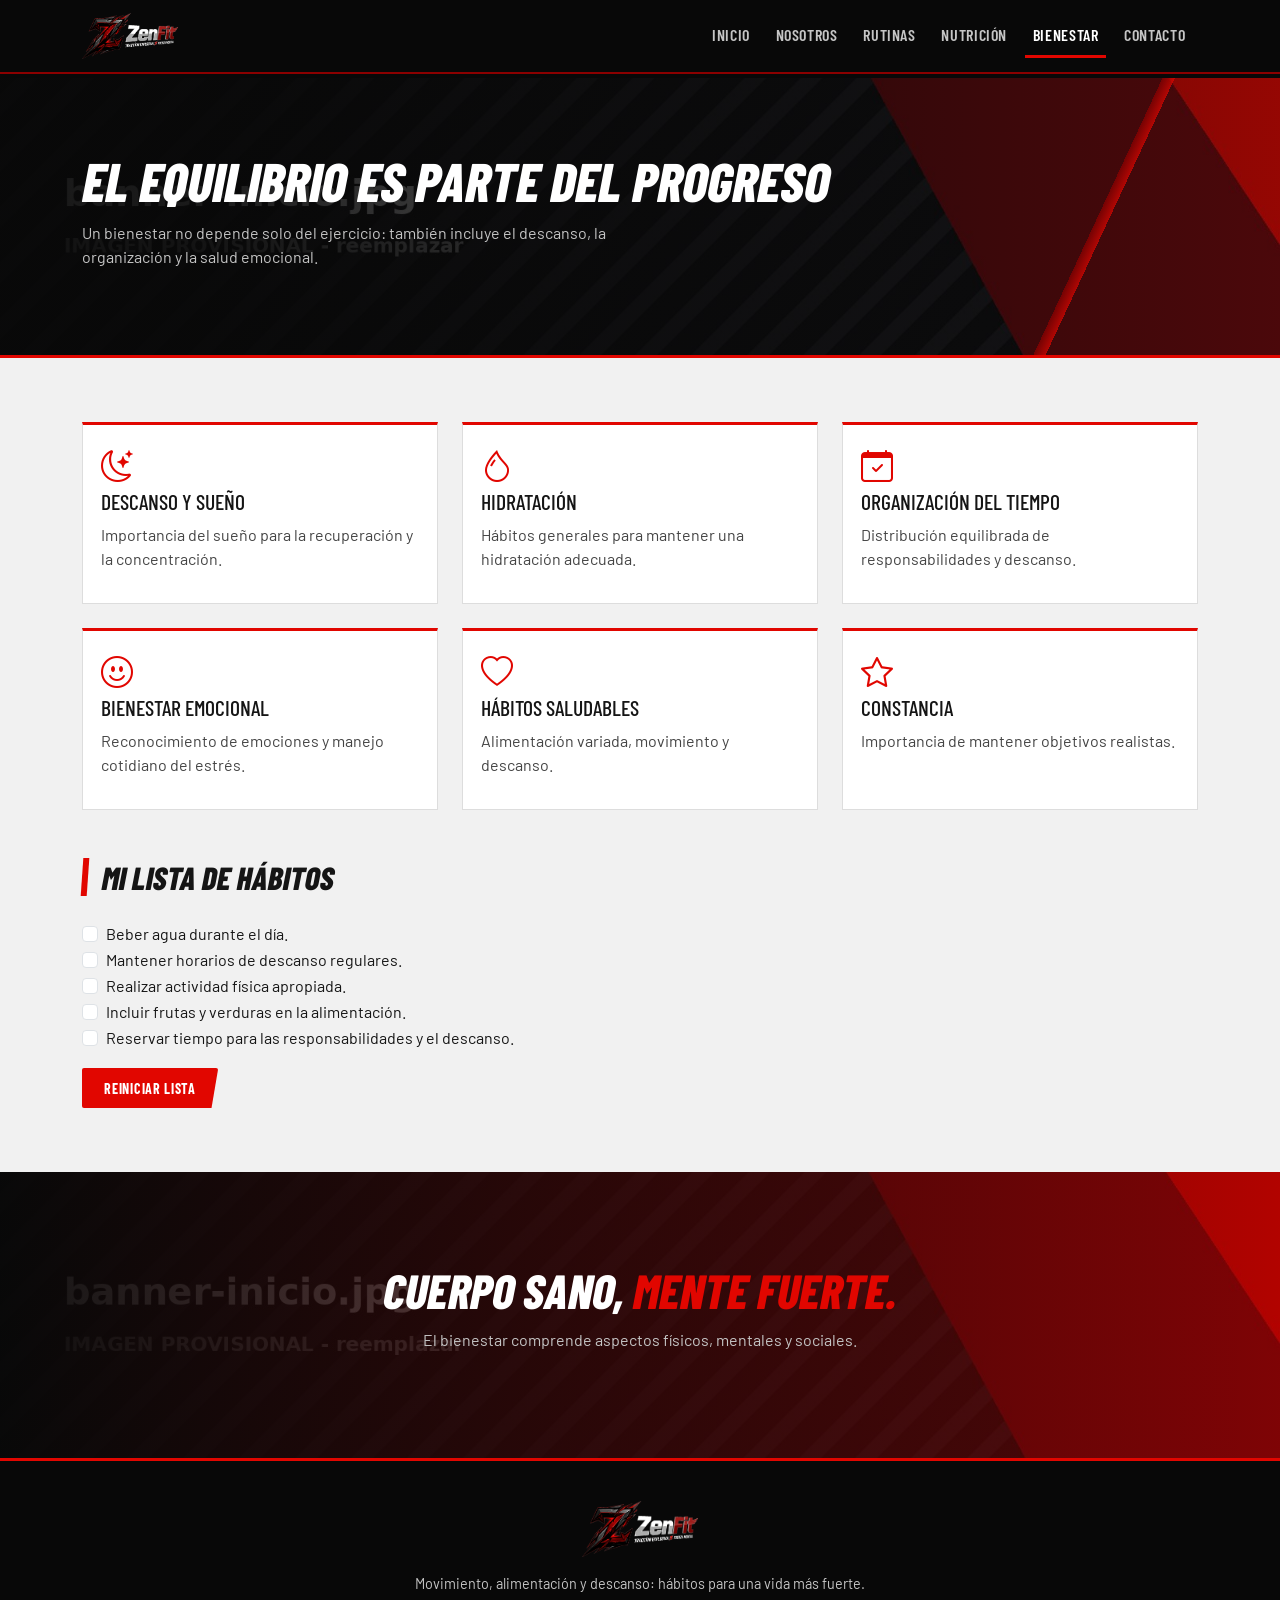
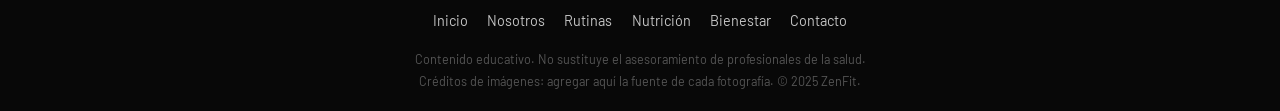
==== paginas/bienestar.html @ 35ac71f1 "Add files via upload" ====
<!DOCTYPE html>
<html lang="es"><head><meta charset="utf-8"><meta name="viewport" content="width=device-width, initial-scale=1">
<title>Bienestar | ZenFit</title>
<link href="https://cdn.jsdelivr.net/npm/bootstrap@5.3.3/dist/css/bootstrap.min.css" rel="stylesheet">
<link href="https://cdn.jsdelivr.net/npm/bootstrap-icons@1.11.3/font/bootstrap-icons.min.css" rel="stylesheet">
<link href="https://fonts.googleapis.com/css2?family=Barlow+Condensed:ital,wght@0,600;0,700;1,800&family=Barlow:wght@400;600&display=swap" rel="stylesheet">
<link href="../css/estilos.css" rel="stylesheet"></head>
<body>
<nav class="navbar navbar-expand-lg fixed-top"><div class="container">
<a class="navbar-brand" href="../index.html"><img src="../img/logo-zenfit.png" alt="ZenFit"></a>
<button class="navbar-toggler" type="button" data-bs-toggle="collapse" data-bs-target="#menu" aria-label="Abrir menú"><span class="navbar-toggler-icon"></span></button>
<div class="collapse navbar-collapse" id="menu"><ul class="navbar-nav ms-auto"><li class="nav-item"><a class="nav-link" href="../index.html">Inicio</a></li><li class="nav-item"><a class="nav-link" href="nosotros.html">Nosotros</a></li><li class="nav-item"><a class="nav-link" href="rutinas.html">Rutinas</a></li><li class="nav-item"><a class="nav-link" href="nutricion.html">Nutrición</a></li><li class="nav-item"><a class="nav-link active" href="bienestar.html">Bienestar</a></li><li class="nav-item"><a class="nav-link" href="contacto.html">Contacto</a></li></ul></div></div></nav>
<header class="banner" style="background-image:url(../img/banner-inicio.jpg)"><div class="container"><h1>El equilibrio es parte del progreso</h1><p>Un bienestar no depende solo del ejercicio: también incluye el descanso, la organización y la salud emocional.</p></div></header>
<section class="sec claro-s"><div class="container"><div class="row g-4"><div class="col-md-6 col-lg-4"><div class="tarjeta"><div class="cuerpo"><i class="bi bi-moon-stars icono"></i><h4>Descanso y sueño</h4><p>Importancia del sueño para la recuperación y la concentración.</p></div></div></div><div class="col-md-6 col-lg-4"><div class="tarjeta"><div class="cuerpo"><i class="bi bi-droplet icono"></i><h4>Hidratación</h4><p>Hábitos generales para mantener una hidratación adecuada.</p></div></div></div><div class="col-md-6 col-lg-4"><div class="tarjeta"><div class="cuerpo"><i class="bi bi-calendar-check icono"></i><h4>Organización del tiempo</h4><p>Distribución equilibrada de responsabilidades y descanso.</p></div></div></div><div class="col-md-6 col-lg-4"><div class="tarjeta"><div class="cuerpo"><i class="bi bi-emoji-smile icono"></i><h4>Bienestar emocional</h4><p>Reconocimiento de emociones y manejo cotidiano del estrés.</p></div></div></div><div class="col-md-6 col-lg-4"><div class="tarjeta"><div class="cuerpo"><i class="bi bi-heart icono"></i><h4>Hábitos saludables</h4><p>Alimentación variada, movimiento y descanso.</p></div></div></div><div class="col-md-6 col-lg-4"><div class="tarjeta"><div class="cuerpo"><i class="bi bi-star icono"></i><h4>Constancia</h4><p>Importancia de mantener objetivos realistas.</p></div></div></div></div>
<h2 class="tit mt-5">Mi lista de hábitos</h2><div class="form-check"><input class="form-check-input habito" type="checkbox" id="h0"><label class="form-check-label" for="h0">Beber agua durante el día.</label></div><div class="form-check"><input class="form-check-input habito" type="checkbox" id="h1"><label class="form-check-label" for="h1">Mantener horarios de descanso regulares.</label></div><div class="form-check"><input class="form-check-input habito" type="checkbox" id="h2"><label class="form-check-label" for="h2">Realizar actividad física apropiada.</label></div><div class="form-check"><input class="form-check-input habito" type="checkbox" id="h3"><label class="form-check-label" for="h3">Incluir frutas y verduras en la alimentación.</label></div><div class="form-check"><input class="form-check-input habito" type="checkbox" id="h4"><label class="form-check-label" for="h4">Reservar tiempo para las responsabilidades y el descanso.</label></div><button id="reiniciar" class="btn btn-zen btn-sm mt-3" type="button">Reiniciar lista</button></div></section>
<section class="destacado text-center"><div class="container"><h2 class="frase">CUERPO SANO, <span class="rojo">MENTE FUERTE.</span></h2><p class="mx-auto" style="max-width:560px">El bienestar comprende aspectos físicos, mentales y sociales.</p></div></section>
<footer><div class="container text-center"><img src="../img/logo-zenfit.png" alt="ZenFit"><p class="mt-3 mb-1">Movimiento, alimentación y descanso: hábitos para una vida más fuerte.</p><div class="my-3"><a href="../index.html">Inicio</a><a href="nosotros.html">Nosotros</a><a href="rutinas.html">Rutinas</a><a href="nutricion.html">Nutrición</a><a href="bienestar.html">Bienestar</a><a href="contacto.html">Contacto</a></div>
<small>Contenido educativo. No sustituye el asesoramiento de profesionales de la salud.<br>Créditos de imágenes: agregar aquí la fuente de cada fotografía. © 2025 ZenFit.</small></div></footer>
<script src="https://cdn.jsdelivr.net/npm/bootstrap@5.3.3/dist/js/bootstrap.bundle.min.js"></script>
<script src="../js/funciones.js"></script></body></html>
---- css/estilos.css ----
:root{--negro:#080808;--carbon:#151515;--gris-c:#222;--metal:#555;--claro:#c5c5c5;--rojo:#e10600;--rojo-o:#8b0000}
body{padding-top:78px;background:var(--negro);color:#fff;font-family:'Barlow',Arial,sans-serif}
h1,h2,h3,h4,.navbar .nav-link,.btn{font-family:'Barlow Condensed','Arial Narrow',Impact,sans-serif;text-transform:uppercase}
h1,h2,h3{font-weight:800;font-style:italic;transform:skewX(-4deg)}
p,li{color:var(--claro)}
.navbar{background:var(--negro);border-bottom:2px solid var(--rojo-o)}
.navbar-brand img{height:46px}
.navbar .nav-link{color:var(--claro);font-weight:600;letter-spacing:.04em;border-bottom:3px solid transparent;margin:0 .3rem;transition:.2s}
.navbar .nav-link:hover{color:#fff;border-color:var(--metal)}
.navbar .nav-link.active{color:#fff;border-color:var(--rojo)}
.navbar-toggler{border-color:var(--metal)}.navbar-toggler-icon{filter:invert(1)}
.btn-zen{background:var(--rojo);color:#fff;border:0;border-radius:2px;font-weight:700;padding:.6rem 1.4rem;letter-spacing:.05em;clip-path:polygon(0 0,100% 0,95% 100%,0 100%);transition:.2s}
.btn-zen:hover{background:var(--rojo-o);color:#fff;transform:translateX(3px)}
.rojo{color:var(--rojo)}
.hero .carousel-item,.banner{background-size:cover;background-position:center;position:relative}
.hero .carousel-item{min-height:520px}
.hero .carousel-item::before,.banner::before{content:"";position:absolute;inset:0;background:linear-gradient(90deg,rgba(8,8,8,.92) 15%,rgba(8,8,8,.35));}
.hero .carousel-item::after,.banner::after{content:"";position:absolute;right:0;top:0;bottom:0;width:22%;background:linear-gradient(115deg,transparent 40%,var(--rojo-o) 40%,var(--rojo) 43%,transparent 43%);opacity:.7}
.hero .contenido{position:relative;z-index:2;padding:110px 0 90px;max-width:620px}
.hero h1{font-size:clamp(2.2rem,6vw,4rem)}
.carousel-indicators [data-bs-target]{background:var(--rojo)}
.banner{padding:70px 0;border-bottom:3px solid var(--rojo)}
.banner .container{position:relative;z-index:2}.banner h1{font-size:clamp(2rem,5vw,3.4rem)}.banner p{max-width:560px}
.sec{padding:64px 0}.oscura{background:var(--carbon)}
.claro-s{background:#f1f1f1;color:#151515}.claro-s p,.claro-s li{color:#444}.claro-s h2,.claro-s h3,.claro-s h4{color:#151515}
.tit{border-left:6px solid var(--rojo);padding-left:14px;margin-bottom:1.6rem}
.tarjeta{background:var(--gris-c);border:1px solid var(--metal);border-top:3px solid var(--rojo);overflow:hidden;height:100%;transition:.25s;display:flex;flex-direction:column}
.tarjeta:hover{transform:translateY(-6px);border-color:var(--rojo);box-shadow:0 10px 24px rgba(225,6,0,.25)}
.tarjeta img{width:100%;height:170px;object-fit:cover}
.tarjeta .cuerpo{padding:1rem 1.1rem;flex:1;display:flex;flex-direction:column;align-items:flex-start}
.tarjeta .cuerpo p{flex:1}.tarjeta h3,.tarjeta h4{font-size:1.35rem}.tarjeta ul{padding-left:1.1rem;margin:0}
.claro-s .tarjeta{background:#fff;border-color:#ddd;border-top-color:var(--rojo)}
.claro-s .tarjeta h3,.claro-s .tarjeta h4{color:#151515}
.icono{font-size:2rem;color:var(--rojo)}
.destacado{background:linear-gradient(90deg,rgba(8,8,8,.95),rgba(139,0,0,.55)),url(../img/banner-inicio.jpg) center/cover;padding:90px 0}
.destacado h2{font-size:clamp(1.8rem,5vw,3rem)}
.nav-tabs{border-color:var(--metal)}.nav-tabs .nav-link{color:var(--claro);font-family:'Barlow Condensed',sans-serif;text-transform:uppercase;font-weight:700;border-radius:0}
.nav-tabs .nav-link.active{background:var(--rojo);color:#fff;border-color:var(--rojo)}
.tab-content{background:var(--gris-c);padding:1.4rem;border:1px solid var(--metal);border-top:0}
.accordion{--bs-accordion-bg:var(--gris-c);--bs-accordion-color:var(--claro);--bs-accordion-border-color:var(--metal);--bs-accordion-btn-bg:var(--gris-c);--bs-accordion-active-bg:var(--rojo-o);--bs-accordion-active-color:#fff;--bs-accordion-btn-color:#fff}
.accordion-button::after{filter:invert(1)}.accordion-button{font-family:'Barlow Condensed',sans-serif;text-transform:uppercase;font-weight:700;font-size:1.2rem}
.table-zen{--bs-table-bg:var(--gris-c);--bs-table-color:var(--claro);--bs-table-border-color:var(--metal)}.table-zen th{background:var(--rojo);color:#fff;text-transform:uppercase}
.form-control,.form-select{background:var(--carbon);border:1px solid var(--metal);color:#fff;border-radius:2px}
.form-control:focus,.form-select:focus{background:var(--carbon);color:#fff;border-color:var(--rojo);box-shadow:0 0 0 .2rem rgba(225,6,0,.25)}
.form-check-input:checked{background-color:var(--rojo);border-color:var(--rojo)}
canvas{width:100%;max-width:520px;background:#0d0d0f;border:1px solid var(--metal);border-top:3px solid var(--rojo)}
.gracias{border:2px solid var(--rojo);background:var(--carbon);padding:1.6rem;text-align:center}.gracias img{height:70px}
.frase{font-size:clamp(1.6rem,4vw,2.6rem)}
footer{background:var(--negro);border-top:3px solid var(--rojo);padding:40px 0 20px;font-size:.9rem}
footer img{height:56px}footer a{color:var(--claro);text-decoration:none;margin:0 .6rem}footer a:hover{color:var(--rojo)}footer small{color:var(--metal)}
@media(max-width:991px){.navbar-collapse{padding:.8rem 0}.hero .contenido{padding:70px 0 60px}.banner::after,.hero .carousel-item::after{display:none}}
@media(prefers-reduced-motion:reduce){*{transition:none!important}}
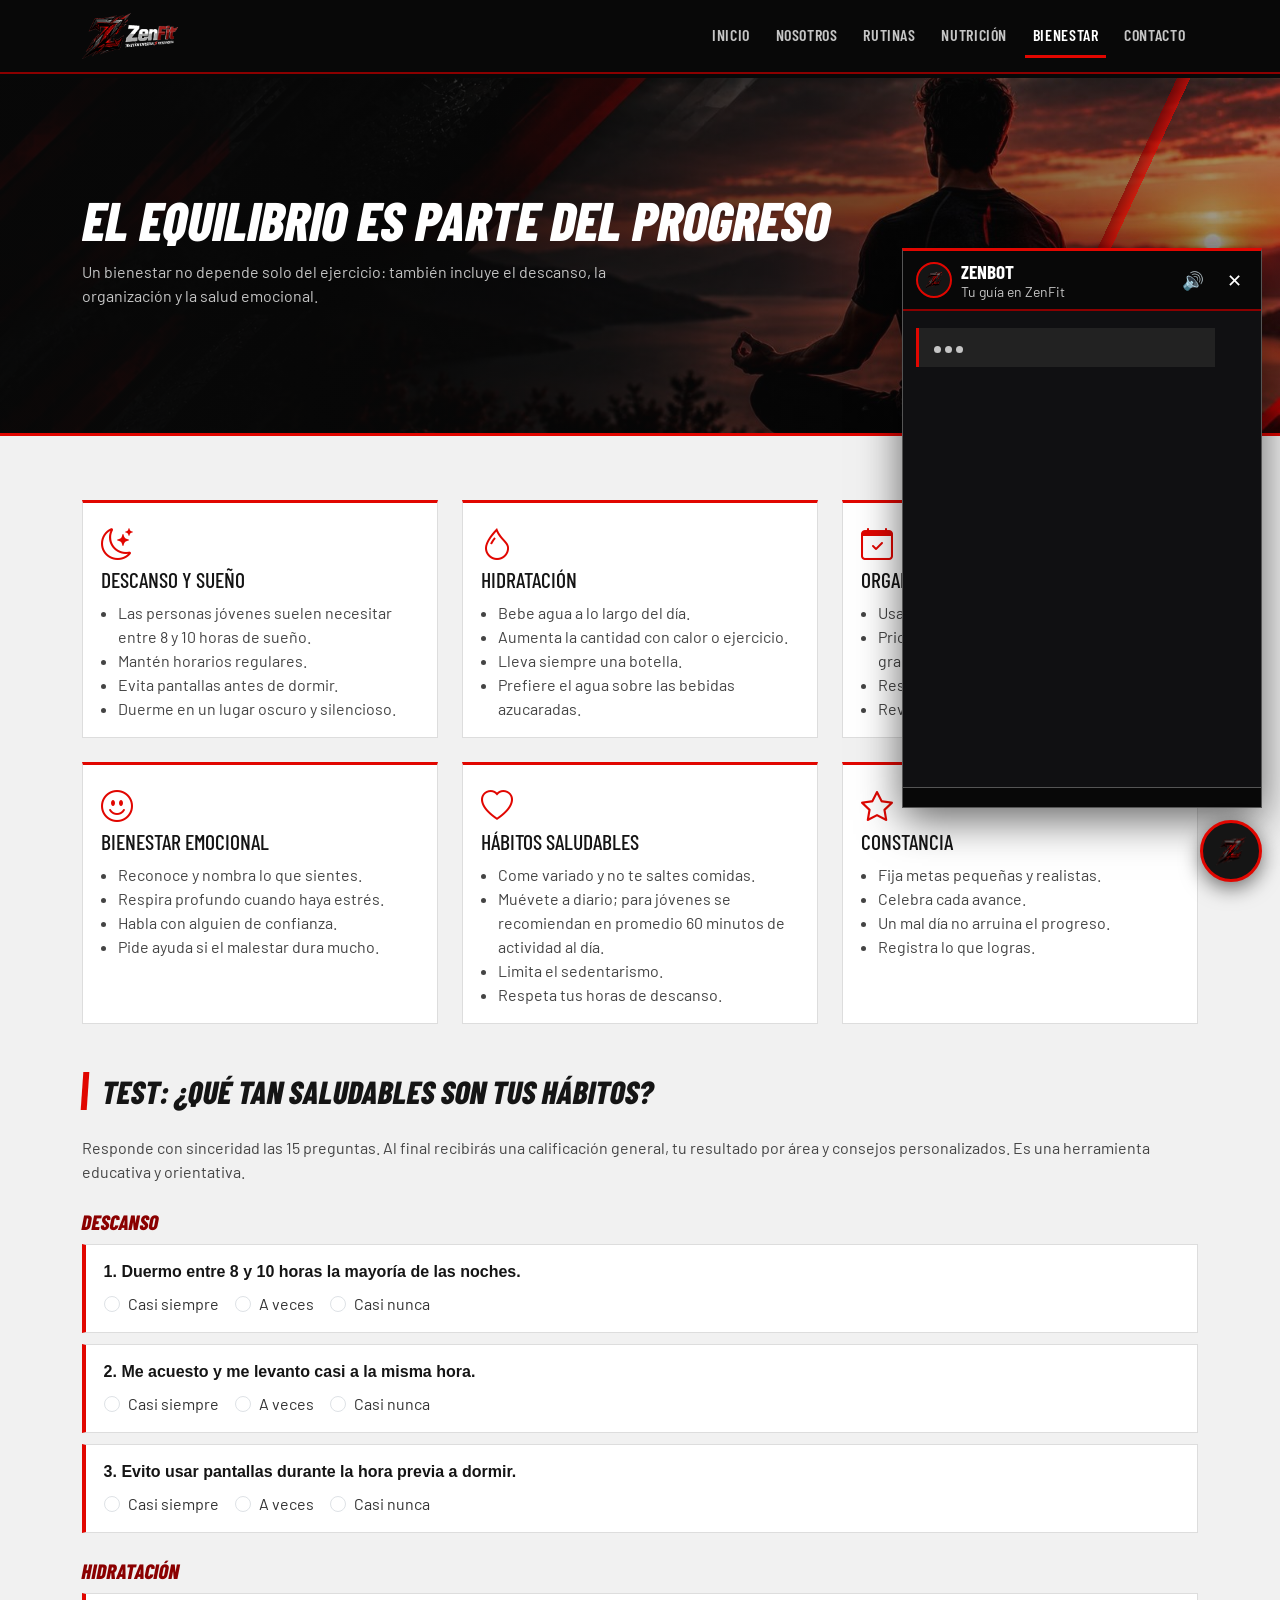
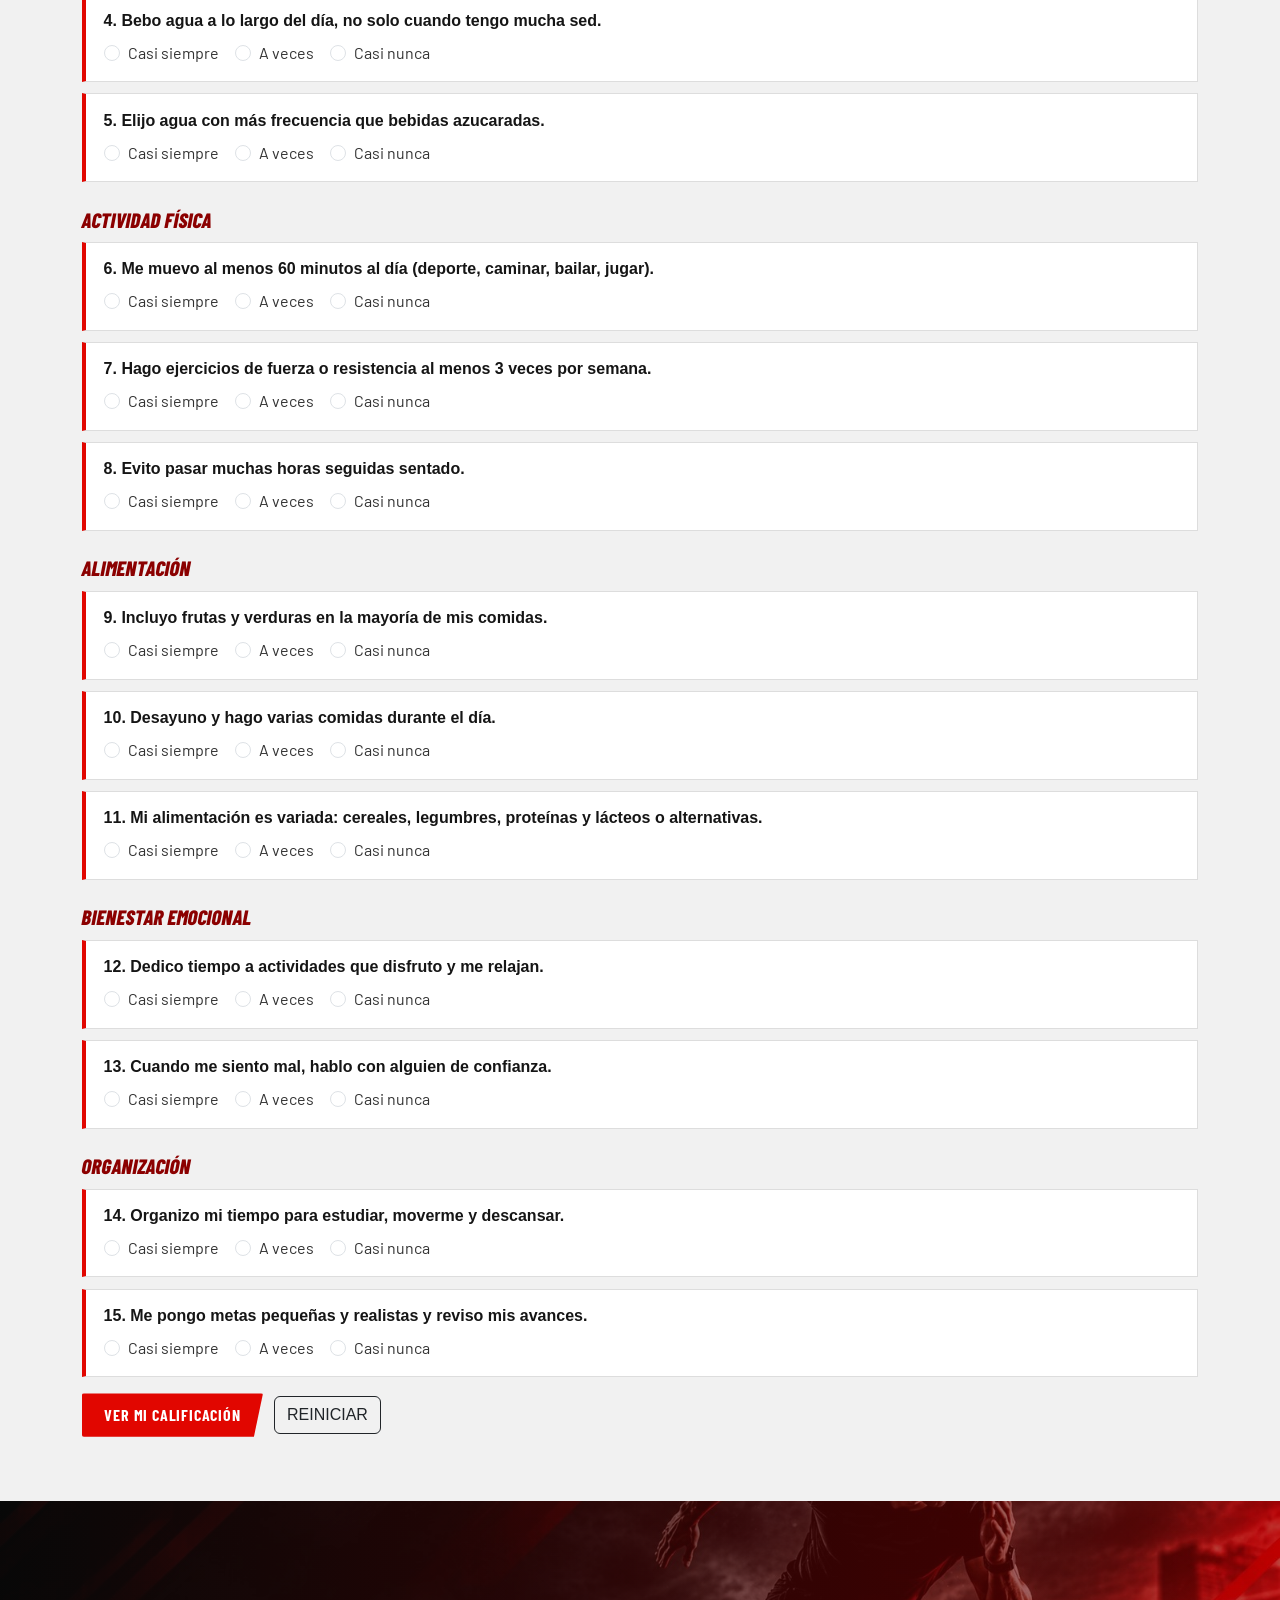
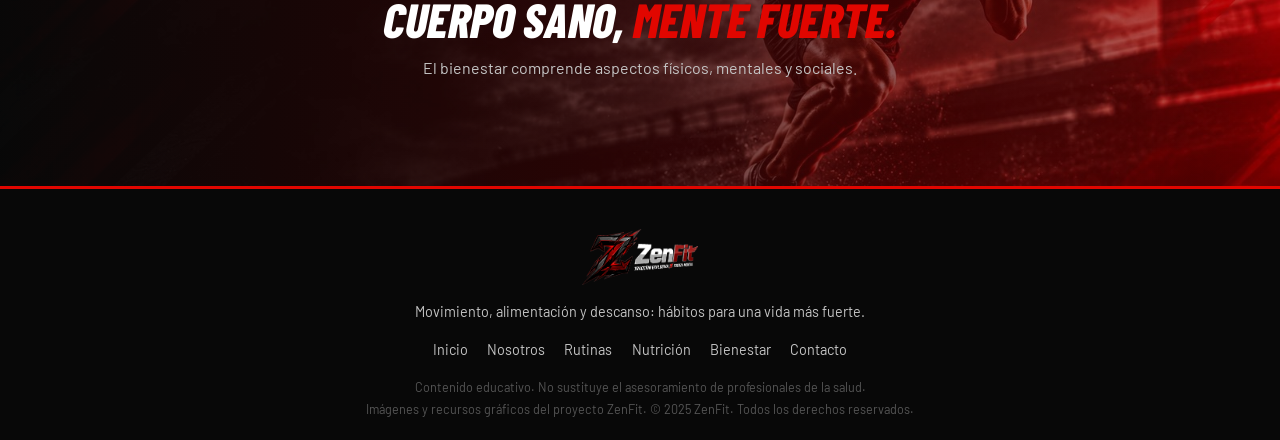
==== commit e5dc9fbc: "Add files via upload" ====
--- a/paginas/bienestar.html
+++ b/paginas/bienestar.html
@@ -10,11 +10,11 @@
 <a class="navbar-brand" href="../index.html"><img src="../img/logo-zenfit.png" alt="ZenFit"></a>
 <button class="navbar-toggler" type="button" data-bs-toggle="collapse" data-bs-target="#menu" aria-label="Abrir menú"><span class="navbar-toggler-icon"></span></button>
 <div class="collapse navbar-collapse" id="menu"><ul class="navbar-nav ms-auto"><li class="nav-item"><a class="nav-link" href="../index.html">Inicio</a></li><li class="nav-item"><a class="nav-link" href="nosotros.html">Nosotros</a></li><li class="nav-item"><a class="nav-link" href="rutinas.html">Rutinas</a></li><li class="nav-item"><a class="nav-link" href="nutricion.html">Nutrición</a></li><li class="nav-item"><a class="nav-link active" href="bienestar.html">Bienestar</a></li><li class="nav-item"><a class="nav-link" href="contacto.html">Contacto</a></li></ul></div></div></nav>
-<header class="banner" style="background-image:url(../img/banner-inicio.jpg)"><div class="container"><h1>El equilibrio es parte del progreso</h1><p>Un bienestar no depende solo del ejercicio: también incluye el descanso, la organización y la salud emocional.</p></div></header>
-<section class="sec claro-s"><div class="container"><div class="row g-4"><div class="col-md-6 col-lg-4"><div class="tarjeta"><div class="cuerpo"><i class="bi bi-moon-stars icono"></i><h4>Descanso y sueño</h4><p>Importancia del sueño para la recuperación y la concentración.</p></div></div></div><div class="col-md-6 col-lg-4"><div class="tarjeta"><div class="cuerpo"><i class="bi bi-droplet icono"></i><h4>Hidratación</h4><p>Hábitos generales para mantener una hidratación adecuada.</p></div></div></div><div class="col-md-6 col-lg-4"><div class="tarjeta"><div class="cuerpo"><i class="bi bi-calendar-check icono"></i><h4>Organización del tiempo</h4><p>Distribución equilibrada de responsabilidades y descanso.</p></div></div></div><div class="col-md-6 col-lg-4"><div class="tarjeta"><div class="cuerpo"><i class="bi bi-emoji-smile icono"></i><h4>Bienestar emocional</h4><p>Reconocimiento de emociones y manejo cotidiano del estrés.</p></div></div></div><div class="col-md-6 col-lg-4"><div class="tarjeta"><div class="cuerpo"><i class="bi bi-heart icono"></i><h4>Hábitos saludables</h4><p>Alimentación variada, movimiento y descanso.</p></div></div></div><div class="col-md-6 col-lg-4"><div class="tarjeta"><div class="cuerpo"><i class="bi bi-star icono"></i><h4>Constancia</h4><p>Importancia de mantener objetivos realistas.</p></div></div></div></div>
-<h2 class="tit mt-5">Mi lista de hábitos</h2><div class="form-check"><input class="form-check-input habito" type="checkbox" id="h0"><label class="form-check-label" for="h0">Beber agua durante el día.</label></div><div class="form-check"><input class="form-check-input habito" type="checkbox" id="h1"><label class="form-check-label" for="h1">Mantener horarios de descanso regulares.</label></div><div class="form-check"><input class="form-check-input habito" type="checkbox" id="h2"><label class="form-check-label" for="h2">Realizar actividad física apropiada.</label></div><div class="form-check"><input class="form-check-input habito" type="checkbox" id="h3"><label class="form-check-label" for="h3">Incluir frutas y verduras en la alimentación.</label></div><div class="form-check"><input class="form-check-input habito" type="checkbox" id="h4"><label class="form-check-label" for="h4">Reservar tiempo para las responsabilidades y el descanso.</label></div><button id="reiniciar" class="btn btn-zen btn-sm mt-3" type="button">Reiniciar lista</button></div></section>
+<header class="banner" style="background-image:url(../img/bienestar/descanso.jpg);background-position:75% 35%"><div class="container"><h1>El equilibrio es parte del progreso</h1><p>Un bienestar no depende solo del ejercicio: también incluye el descanso, la organización y la salud emocional.</p></div></header>
+<section class="sec claro-s"><div class="container"><div class="row g-4"><div class="col-md-6 col-lg-4"><div class="tarjeta"><div class="cuerpo"><i class="bi bi-moon-stars icono"></i><h4>Descanso y sueño</h4><ul class="mb-0"><li>Las personas jóvenes suelen necesitar entre 8 y 10 horas de sueño.</li><li>Mantén horarios regulares.</li><li>Evita pantallas antes de dormir.</li><li>Duerme en un lugar oscuro y silencioso.</li></ul></div></div></div><div class="col-md-6 col-lg-4"><div class="tarjeta"><div class="cuerpo"><i class="bi bi-droplet icono"></i><h4>Hidratación</h4><ul class="mb-0"><li>Bebe agua a lo largo del día.</li><li>Aumenta la cantidad con calor o ejercicio.</li><li>Lleva siempre una botella.</li><li>Prefiere el agua sobre las bebidas azucaradas.</li></ul></div></div></div><div class="col-md-6 col-lg-4"><div class="tarjeta"><div class="cuerpo"><i class="bi bi-calendar-check icono"></i><h4>Organización del tiempo</h4><ul class="mb-0"><li>Usa una agenda semanal.</li><li>Prioriza lo importante y divide las tareas grandes.</li><li>Reserva tiempo para descansar y moverte.</li><li>Revisa tu plan cada domingo.</li></ul></div></div></div><div class="col-md-6 col-lg-4"><div class="tarjeta"><div class="cuerpo"><i class="bi bi-emoji-smile icono"></i><h4>Bienestar emocional</h4><ul class="mb-0"><li>Reconoce y nombra lo que sientes.</li><li>Respira profundo cuando haya estrés.</li><li>Habla con alguien de confianza.</li><li>Pide ayuda si el malestar dura mucho.</li></ul></div></div></div><div class="col-md-6 col-lg-4"><div class="tarjeta"><div class="cuerpo"><i class="bi bi-heart icono"></i><h4>Hábitos saludables</h4><ul class="mb-0"><li>Come variado y no te saltes comidas.</li><li>Muévete a diario; para jóvenes se recomiendan en promedio 60 minutos de actividad al día.</li><li>Limita el sedentarismo.</li><li>Respeta tus horas de descanso.</li></ul></div></div></div><div class="col-md-6 col-lg-4"><div class="tarjeta"><div class="cuerpo"><i class="bi bi-star icono"></i><h4>Constancia</h4><ul class="mb-0"><li>Fija metas pequeñas y realistas.</li><li>Celebra cada avance.</li><li>Un mal día no arruina el progreso.</li><li>Registra lo que logras.</li></ul></div></div></div></div><h2 class="tit mt-5">Test: ¿qué tan saludables son tus hábitos?</h2><p>Responde con sinceridad las 15 preguntas. Al final recibirás una calificación general, tu resultado por área y consejos personalizados. Es una herramienta educativa y orientativa.</p><div id="test" class="test"></div></div></section>
 <section class="destacado text-center"><div class="container"><h2 class="frase">CUERPO SANO, <span class="rojo">MENTE FUERTE.</span></h2><p class="mx-auto" style="max-width:560px">El bienestar comprende aspectos físicos, mentales y sociales.</p></div></section>
 <footer><div class="container text-center"><img src="../img/logo-zenfit.png" alt="ZenFit"><p class="mt-3 mb-1">Movimiento, alimentación y descanso: hábitos para una vida más fuerte.</p><div class="my-3"><a href="../index.html">Inicio</a><a href="nosotros.html">Nosotros</a><a href="rutinas.html">Rutinas</a><a href="nutricion.html">Nutrición</a><a href="bienestar.html">Bienestar</a><a href="contacto.html">Contacto</a></div>
-<small>Contenido educativo. No sustituye el asesoramiento de profesionales de la salud.<br>Créditos de imágenes: agregar aquí la fuente de cada fotografía. © 2025 ZenFit.</small></div></footer>
+<small>Contenido educativo. No sustituye el asesoramiento de profesionales de la salud.<br>Imágenes y recursos gráficos del proyecto ZenFit. © 2025 ZenFit. Todos los derechos reservados.</small></div></footer>
 <script src="https://cdn.jsdelivr.net/npm/bootstrap@5.3.3/dist/js/bootstrap.bundle.min.js"></script>
-<script src="../js/funciones.js"></script></body></html>+<script src="../js/funciones.js"></script>
+<script src="../js/zenbot.js"></script></body></html>
--- a/css/estilos.css
+++ b/css/estilos.css
@@ -32,7 +32,7 @@
 .claro-s .tarjeta{background:#fff;border-color:#ddd;border-top-color:var(--rojo)}
 .claro-s .tarjeta h3,.claro-s .tarjeta h4{color:#151515}
 .icono{font-size:2rem;color:var(--rojo)}
-.destacado{background:linear-gradient(90deg,rgba(8,8,8,.95),rgba(139,0,0,.55)),url(../img/banner-inicio.jpg) center/cover;padding:90px 0}
+.destacado{background:linear-gradient(90deg,rgba(8,8,8,.95),rgba(139,0,0,.55)),url(../img/banner-inicio.jpg) 75% center/cover;padding:90px 0}
 .destacado h2{font-size:clamp(1.8rem,5vw,3rem)}
 .nav-tabs{border-color:var(--metal)}.nav-tabs .nav-link{color:var(--claro);font-family:'Barlow Condensed',sans-serif;text-transform:uppercase;font-weight:700;border-radius:0}
 .nav-tabs .nav-link.active{background:var(--rojo);color:#fff;border-color:var(--rojo)}
@@ -50,3 +50,56 @@
 footer img{height:56px}footer a{color:var(--claro);text-decoration:none;margin:0 .6rem}footer a:hover{color:var(--rojo)}footer small{color:var(--metal)}
 @media(max-width:991px){.navbar-collapse{padding:.8rem 0}.hero .contenido{padding:70px 0 60px}.banner::after,.hero .carousel-item::after{display:none}}
 @media(prefers-reduced-motion:reduce){*{transition:none!important}}
+
+/* Imágenes encuadradas */
+.tarjeta img{height:auto;aspect-ratio:3/2}.tarjeta img.pos-der{object-position:88% center}
+.banner{min-height:clamp(300px,28vw,400px);display:flex;align-items:center}.banner>.container{width:100%}
+.hero .carousel-item{background-position:72% center}
+@media(max-width:767px){.hero .carousel-item::before,.banner::before{background:rgba(8,8,8,.62)}}
+/* Carrusel fluido */
+.hero .carousel-item{transition-duration:1.4s;transition-timing-function:ease-in-out}
+.carousel-fade .active.carousel-item-start,.carousel-fade .active.carousel-item-end{transition:opacity 0s 1.4s}
+.hero .carousel-item .contenido{opacity:0;transform:translateX(-40px);transition:opacity .9s ease .5s,transform .9s ease .5s}
+.hero .carousel-item.active .contenido{opacity:1;transform:none}
+/* Avisos y test */
+.aviso{border-left:5px solid var(--rojo);background:#fff;padding:1rem 1.2rem}
+.claro-s .aviso{color:#333}.sec:not(.claro-s) .aviso{background:var(--gris-c)}
+.test h3{font-size:1.3rem;margin:1.6rem 0 .6rem;color:var(--rojo-o)}
+.pregunta{background:#fff;border:1px solid #ddd;border-left:4px solid var(--rojo);padding:.9rem 1.1rem;margin-bottom:.7rem}
+.pregunta.falta{background:#fff1f1;border-color:var(--rojo)}
+.pregunta p{margin-bottom:.5rem;color:#151515;font-weight:600}
+.test .form-check-label{color:#333}
+.resultado{background:var(--carbon);border:2px solid var(--rojo);padding:1.6rem;margin-top:1.5rem}
+.resultado h3{color:#fff;margin:0 0 .4rem}.resultado p,.resultado li{color:var(--claro)}
+.puntaje{font-family:'Barlow Condensed',sans-serif;font-size:4.5rem;font-weight:800;font-style:italic;color:var(--rojo);line-height:1}
+.progress{background:#333;height:10px;border-radius:0}.progress-bar{background:var(--rojo)}
+
+/* ===== Zenbot ===== */
+#zb-btn{position:fixed;right:18px;bottom:calc(18px + env(safe-area-inset-bottom,0px));width:62px;height:62px;border-radius:50%;background:var(--carbon);border:3px solid var(--rojo);z-index:1100;display:grid;place-items:center;cursor:pointer;padding:0;box-shadow:0 6px 20px rgba(0,0,0,.55);animation:zbp 2.6s infinite}
+#zb-btn img{width:68%;pointer-events:none}
+#zb-btn .zb-punto{position:absolute;top:0;right:0;width:15px;height:15px;background:var(--rojo);border:2px solid #fff;border-radius:50%}
+@keyframes zbp{0%{box-shadow:0 0 0 0 rgba(225,6,0,.6)}70%{box-shadow:0 0 0 16px rgba(225,6,0,0)}100%{box-shadow:0 0 0 0 rgba(225,6,0,0)}}
+#zb{position:fixed;right:18px;bottom:calc(92px + env(safe-area-inset-bottom,0px));width:360px;max-width:calc(100vw - 24px);height:min(560px,calc(100vh - 130px));background:#101012;border:1px solid var(--metal);border-top:3px solid var(--rojo);z-index:1100;display:none;flex-direction:column;box-shadow:0 12px 40px rgba(0,0,0,.6)}
+#zb.abierto{display:flex;animation:zbin .25s ease-out}
+@keyframes zbin{from{opacity:0;transform:translateY(14px)}to{opacity:1;transform:none}}
+.zb-h{display:flex;align-items:center;gap:.6rem;padding:.6rem .8rem;background:var(--negro);border-bottom:2px solid var(--rojo-o)}
+.zb-h>img{width:36px;height:36px;border-radius:50%;background:var(--carbon);border:2px solid var(--rojo);padding:4px}
+.zb-h>div{flex:1;line-height:1.1}.zb-h strong{display:block;font-family:'Barlow Condensed',sans-serif;text-transform:uppercase;font-size:1.2rem}.zb-h small{color:var(--claro)}
+.zb-i{background:none;border:0;color:#fff;font-size:1.1rem;cursor:pointer;padding:.2rem .4rem}.zb-i:hover{color:var(--rojo)}
+.zb-msgs{flex:1;overflow-y:auto;padding:.7rem .8rem}
+.zb-m{max-width:90%;padding:.55rem .8rem;margin:.4rem 0;font-size:.92rem;line-height:1.4}
+.zb-m p{margin:0;color:inherit}
+.zb-b{background:var(--gris-c);color:#eee;border-left:3px solid var(--rojo)}
+.zb-u{background:var(--rojo);color:#fff;margin-left:auto;width:fit-content}
+.zb-a{display:flex;flex-wrap:wrap;gap:.4rem;margin-top:.6rem}
+.zb-ir,.zb-so{background:var(--rojo);color:#fff!important;border:0;padding:.25rem .65rem;font-size:.8rem;text-decoration:none;cursor:pointer;font-weight:600}
+.zb-so{background:transparent;border:1px solid var(--metal)}.zb-ir:hover{background:var(--rojo-o)}.zb-so:hover{border-color:var(--rojo)}
+.zb-t i{display:inline-block;width:7px;height:7px;margin:0 2px;background:var(--claro);border-radius:50%;animation:zbd 1s infinite}
+.zb-t i:nth-child(2){animation-delay:.2s}.zb-t i:nth-child(3){animation-delay:.4s}
+@keyframes zbd{0%,80%,100%{opacity:.25}40%{opacity:1}}
+.zb-ops{max-height:38%;overflow-y:auto;padding:.5rem .8rem .7rem;border-top:1px solid var(--metal);background:var(--negro)}
+.zb-chip{display:block;width:100%;text-align:left;background:transparent;border:1px solid var(--metal);color:#ddd;padding:.4rem .7rem;margin:.25rem 0;font-size:.86rem;cursor:pointer}
+.zb-chip:hover,.zb-chip:focus-visible{border-color:var(--rojo);color:#fff;background:#1c1c1f}
+.zb-resalte{outline:3px solid var(--rojo)!important;outline-offset:6px;box-shadow:0 0 34px rgba(225,6,0,.5);scroll-margin-top:100px;position:relative;z-index:2}
+@media(max-width:600px){#zb{right:12px;bottom:calc(86px + env(safe-area-inset-bottom,0px));height:min(520px,calc(100vh - 120px))}#zb.zb-t{height:40vh}}
+@media(prefers-reduced-motion:reduce){#zb-btn,#zb.abierto{animation:none!important}}
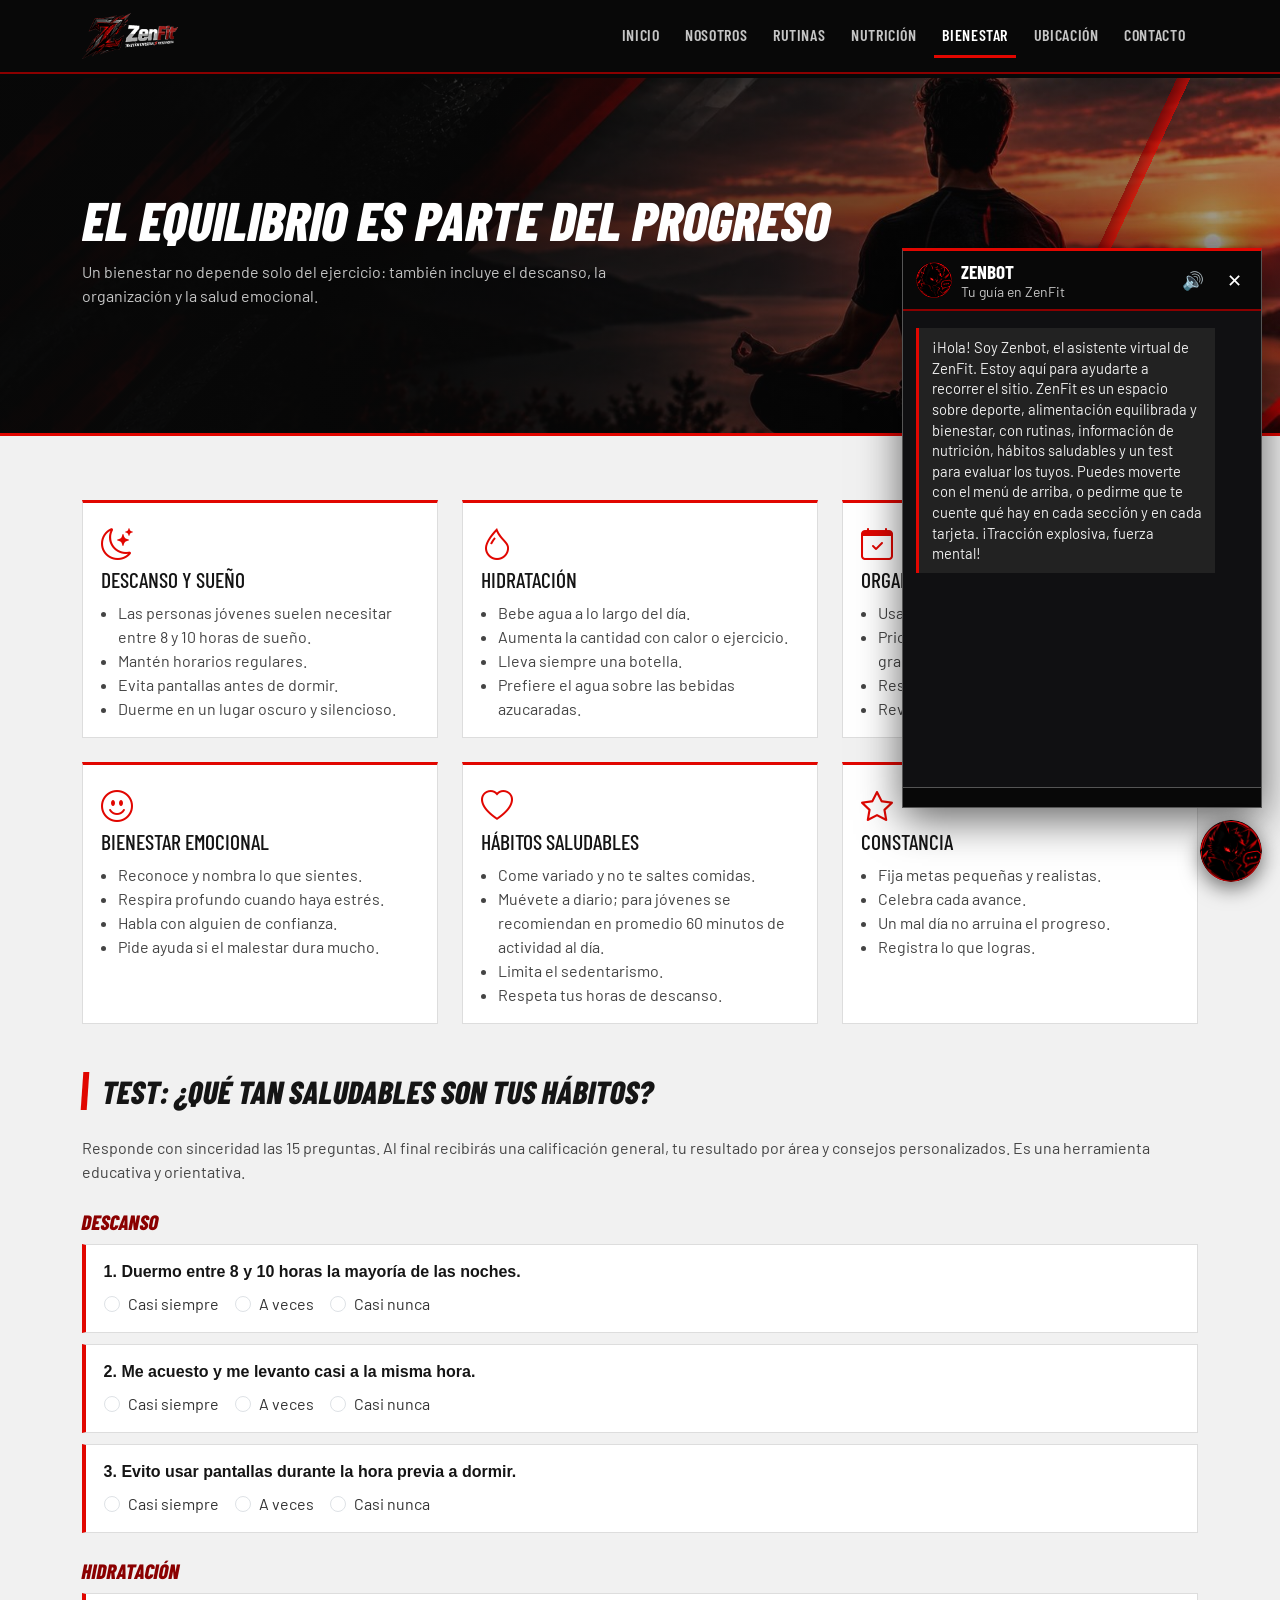
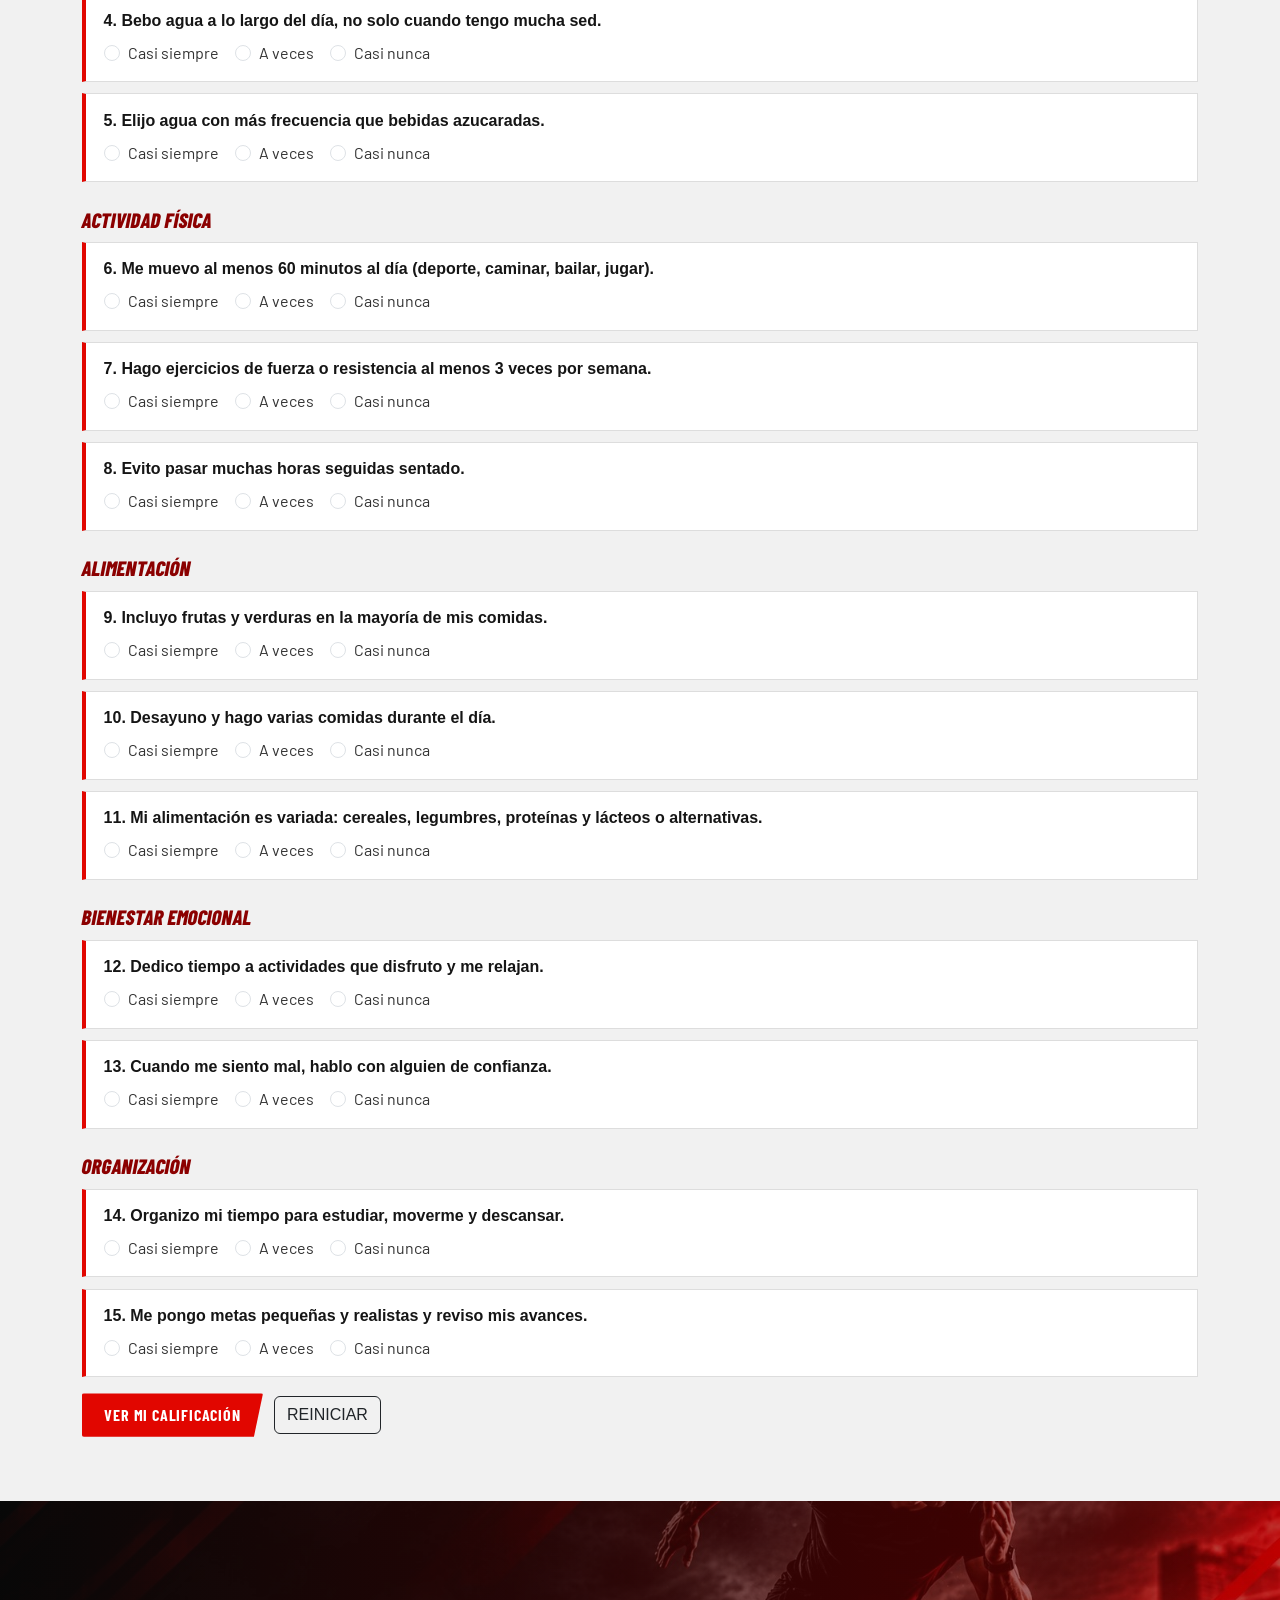
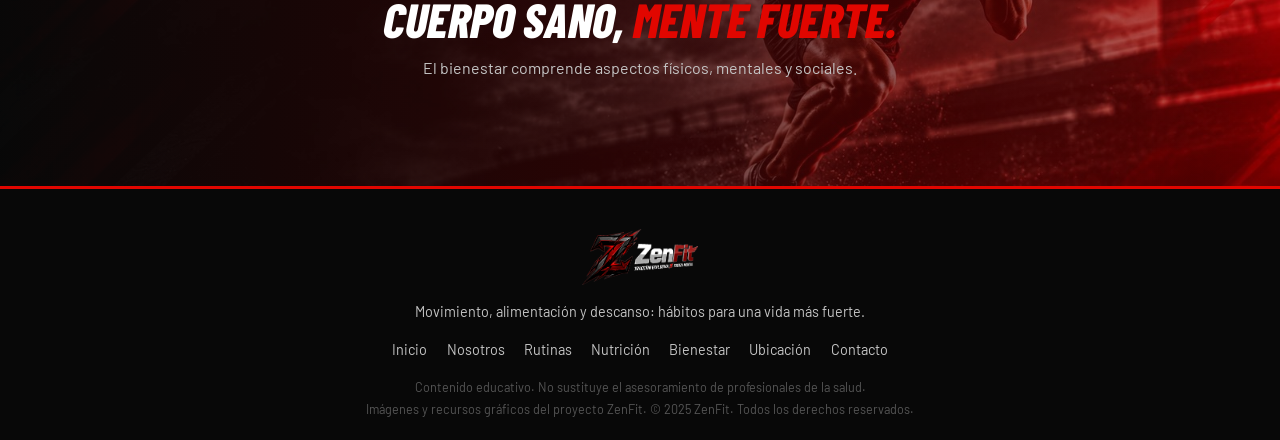
==== commit 22c4b77d: "Add files via upload" ====
--- a/paginas/bienestar.html
+++ b/paginas/bienestar.html
@@ -9,11 +9,11 @@
 <nav class="navbar navbar-expand-lg fixed-top"><div class="container">
 <a class="navbar-brand" href="../index.html"><img src="../img/logo-zenfit.png" alt="ZenFit"></a>
 <button class="navbar-toggler" type="button" data-bs-toggle="collapse" data-bs-target="#menu" aria-label="Abrir menú"><span class="navbar-toggler-icon"></span></button>
-<div class="collapse navbar-collapse" id="menu"><ul class="navbar-nav ms-auto"><li class="nav-item"><a class="nav-link" href="../index.html">Inicio</a></li><li class="nav-item"><a class="nav-link" href="nosotros.html">Nosotros</a></li><li class="nav-item"><a class="nav-link" href="rutinas.html">Rutinas</a></li><li class="nav-item"><a class="nav-link" href="nutricion.html">Nutrición</a></li><li class="nav-item"><a class="nav-link active" href="bienestar.html">Bienestar</a></li><li class="nav-item"><a class="nav-link" href="contacto.html">Contacto</a></li></ul></div></div></nav>
+<div class="collapse navbar-collapse" id="menu"><ul class="navbar-nav ms-auto"><li class="nav-item"><a class="nav-link" href="../index.html">Inicio</a></li><li class="nav-item"><a class="nav-link" href="nosotros.html">Nosotros</a></li><li class="nav-item"><a class="nav-link" href="rutinas.html">Rutinas</a></li><li class="nav-item"><a class="nav-link" href="nutricion.html">Nutrición</a></li><li class="nav-item"><a class="nav-link active" href="bienestar.html">Bienestar</a></li><li class="nav-item"><a class="nav-link" href="ubicacion.html">Ubicación</a></li><li class="nav-item"><a class="nav-link" href="contacto.html">Contacto</a></li></ul></div></div></nav>
 <header class="banner" style="background-image:url(../img/bienestar/descanso.jpg);background-position:75% 35%"><div class="container"><h1>El equilibrio es parte del progreso</h1><p>Un bienestar no depende solo del ejercicio: también incluye el descanso, la organización y la salud emocional.</p></div></header>
 <section class="sec claro-s"><div class="container"><div class="row g-4"><div class="col-md-6 col-lg-4"><div class="tarjeta"><div class="cuerpo"><i class="bi bi-moon-stars icono"></i><h4>Descanso y sueño</h4><ul class="mb-0"><li>Las personas jóvenes suelen necesitar entre 8 y 10 horas de sueño.</li><li>Mantén horarios regulares.</li><li>Evita pantallas antes de dormir.</li><li>Duerme en un lugar oscuro y silencioso.</li></ul></div></div></div><div class="col-md-6 col-lg-4"><div class="tarjeta"><div class="cuerpo"><i class="bi bi-droplet icono"></i><h4>Hidratación</h4><ul class="mb-0"><li>Bebe agua a lo largo del día.</li><li>Aumenta la cantidad con calor o ejercicio.</li><li>Lleva siempre una botella.</li><li>Prefiere el agua sobre las bebidas azucaradas.</li></ul></div></div></div><div class="col-md-6 col-lg-4"><div class="tarjeta"><div class="cuerpo"><i class="bi bi-calendar-check icono"></i><h4>Organización del tiempo</h4><ul class="mb-0"><li>Usa una agenda semanal.</li><li>Prioriza lo importante y divide las tareas grandes.</li><li>Reserva tiempo para descansar y moverte.</li><li>Revisa tu plan cada domingo.</li></ul></div></div></div><div class="col-md-6 col-lg-4"><div class="tarjeta"><div class="cuerpo"><i class="bi bi-emoji-smile icono"></i><h4>Bienestar emocional</h4><ul class="mb-0"><li>Reconoce y nombra lo que sientes.</li><li>Respira profundo cuando haya estrés.</li><li>Habla con alguien de confianza.</li><li>Pide ayuda si el malestar dura mucho.</li></ul></div></div></div><div class="col-md-6 col-lg-4"><div class="tarjeta"><div class="cuerpo"><i class="bi bi-heart icono"></i><h4>Hábitos saludables</h4><ul class="mb-0"><li>Come variado y no te saltes comidas.</li><li>Muévete a diario; para jóvenes se recomiendan en promedio 60 minutos de actividad al día.</li><li>Limita el sedentarismo.</li><li>Respeta tus horas de descanso.</li></ul></div></div></div><div class="col-md-6 col-lg-4"><div class="tarjeta"><div class="cuerpo"><i class="bi bi-star icono"></i><h4>Constancia</h4><ul class="mb-0"><li>Fija metas pequeñas y realistas.</li><li>Celebra cada avance.</li><li>Un mal día no arruina el progreso.</li><li>Registra lo que logras.</li></ul></div></div></div></div><h2 class="tit mt-5">Test: ¿qué tan saludables son tus hábitos?</h2><p>Responde con sinceridad las 15 preguntas. Al final recibirás una calificación general, tu resultado por área y consejos personalizados. Es una herramienta educativa y orientativa.</p><div id="test" class="test"></div></div></section>
 <section class="destacado text-center"><div class="container"><h2 class="frase">CUERPO SANO, <span class="rojo">MENTE FUERTE.</span></h2><p class="mx-auto" style="max-width:560px">El bienestar comprende aspectos físicos, mentales y sociales.</p></div></section>
-<footer><div class="container text-center"><img src="../img/logo-zenfit.png" alt="ZenFit"><p class="mt-3 mb-1">Movimiento, alimentación y descanso: hábitos para una vida más fuerte.</p><div class="my-3"><a href="../index.html">Inicio</a><a href="nosotros.html">Nosotros</a><a href="rutinas.html">Rutinas</a><a href="nutricion.html">Nutrición</a><a href="bienestar.html">Bienestar</a><a href="contacto.html">Contacto</a></div>
+<footer><div class="container text-center"><img src="../img/logo-zenfit.png" alt="ZenFit"><p class="mt-3 mb-1">Movimiento, alimentación y descanso: hábitos para una vida más fuerte.</p><div class="my-3"><a href="../index.html">Inicio</a><a href="nosotros.html">Nosotros</a><a href="rutinas.html">Rutinas</a><a href="nutricion.html">Nutrición</a><a href="bienestar.html">Bienestar</a><a href="ubicacion.html">Ubicación</a><a href="contacto.html">Contacto</a></div>
 <small>Contenido educativo. No sustituye el asesoramiento de profesionales de la salud.<br>Imágenes y recursos gráficos del proyecto ZenFit. © 2025 ZenFit. Todos los derechos reservados.</small></div></footer>
 <script src="https://cdn.jsdelivr.net/npm/bootstrap@5.3.3/dist/js/bootstrap.bundle.min.js"></script>
 <script src="../js/funciones.js"></script>
--- a/css/estilos.css
+++ b/css/estilos.css
@@ -103,3 +103,42 @@
 .zb-resalte{outline:3px solid var(--rojo)!important;outline-offset:6px;box-shadow:0 0 34px rgba(225,6,0,.5);scroll-margin-top:100px;position:relative;z-index:2}
 @media(max-width:600px){#zb{right:12px;bottom:calc(86px + env(safe-area-inset-bottom,0px));height:min(520px,calc(100vh - 120px))}#zb.zb-t{height:40vh}}
 @media(prefers-reduced-motion:reduce){#zb-btn,#zb.abierto{animation:none!important}}
+/* Icono de Zenbot: imagen redonda completa */
+#zb-btn{background:transparent;border:0;overflow:visible}
+#zb-btn img{width:100%;height:100%;border-radius:50%}
+.zb-h>img{padding:0;border:0;background:none}
+
+/* ===== Lámpara interactiva (Contacto) y mapa ===== */
+.form-zen{border-color:#555!important}
+.zona-luz{position:relative;overflow:hidden;background:radial-gradient(ellipse at 18% 55%,#17171c,#050506 72%);transition:background .8s}
+.zona-luz.on{background:radial-gradient(ellipse at 18% 55%,#3b3b44,#101013 78%)}
+.zona-luz>.container{position:relative;z-index:2}
+.zona-luz::before,.zona-luz::after{content:"";position:absolute;inset:0;pointer-events:none;z-index:1}
+.zona-luz::before{opacity:0;background:radial-gradient(ellipse 55% 75% at 18% 40%,rgba(255,250,235,.95),rgba(255,244,214,.3) 45%,transparent 75%)}
+.zona-luz.parpadeo::before{animation:zlOn 1.6s ease-out}
+.zona-luz::after{opacity:0;transition:opacity .8s;background:linear-gradient(135deg,rgba(255,248,225,.16),transparent 45%),linear-gradient(225deg,rgba(255,248,225,.16),transparent 45%)}
+.zona-luz.on::after{opacity:1}
+@keyframes zlOn{0%{opacity:0}6%{opacity:1}12%{opacity:.05}20%{opacity:.9}28%{opacity:.15}38%{opacity:1}55%{opacity:.6}100%{opacity:0}}
+.zona-luz .form-zen,.zona-luz .tarjeta,.zona-luz .gracias{transition:box-shadow .8s,border-color .8s,background-color .8s}
+.zona-luz:not(.on) .form-zen,.zona-luz:not(.on) .tarjeta,.zona-luz:not(.on) .gracias{border-color:#ff1c1c!important;background:#09090b;box-shadow:0 0 10px rgba(255,28,28,.6),0 0 34px rgba(255,0,0,.28),inset 0 0 16px rgba(255,0,0,.12)}
+.zona-luz.on .form-zen{box-shadow:0 0 60px rgba(255,244,214,.3),0 0 0 1px rgba(255,255,255,.12)}
+.zona-luz.on .tarjeta,.zona-luz.on .gracias{box-shadow:0 0 36px rgba(255,244,214,.2)}
+.lampara-col{text-align:center}
+#lampara{display:block;margin:0 auto;width:min(220px,60%);background:none;border:0;padding:0;cursor:pointer}
+#lampara:focus-visible{outline:3px solid #fff;outline-offset:6px}
+#lampara svg{display:block;width:100%;height:auto;overflow:visible;filter:drop-shadow(0 0 5px #ff1c1c) drop-shadow(0 0 16px rgba(255,0,0,.7));transition:filter .6s}
+.zona-luz.on #lampara svg{filter:none}
+.zl-t{fill:#141418;stroke:var(--rojo);stroke-width:3;stroke-linejoin:round}
+.zl-l{fill:none;stroke:var(--rojo);stroke-width:4;stroke-linecap:round;stroke-linejoin:round}
+.zl-boton{fill:#ff3b30;animation:zlb 1.6s ease-in-out infinite}
+@keyframes zlb{50%{fill:#fff;opacity:.45}}
+.zl-bulbo{fill:#2a2a2e;transition:fill .4s,filter .4s}
+.zl-cono{opacity:0;transition:opacity .6s}
+.zona-luz.on .zl-bulbo{fill:#fff3cf;filter:drop-shadow(0 0 10px #fff3cf)}
+.zona-luz.on .zl-cono{opacity:1}
+.zona-luz.on .zl-boton{animation:none}
+.lampara-txt{margin-top:.8rem;color:var(--claro);font-size:.95rem}
+@media(max-width:991px){#lampara{width:130px}}
+.mapa{border:1px solid var(--metal);border-top:3px solid var(--rojo);overflow:hidden;background:#222}
+.mapa iframe{border:0}
+@media(prefers-reduced-motion:reduce){.zona-luz.parpadeo::before{animation:none}.zl-boton{animation:none}}
